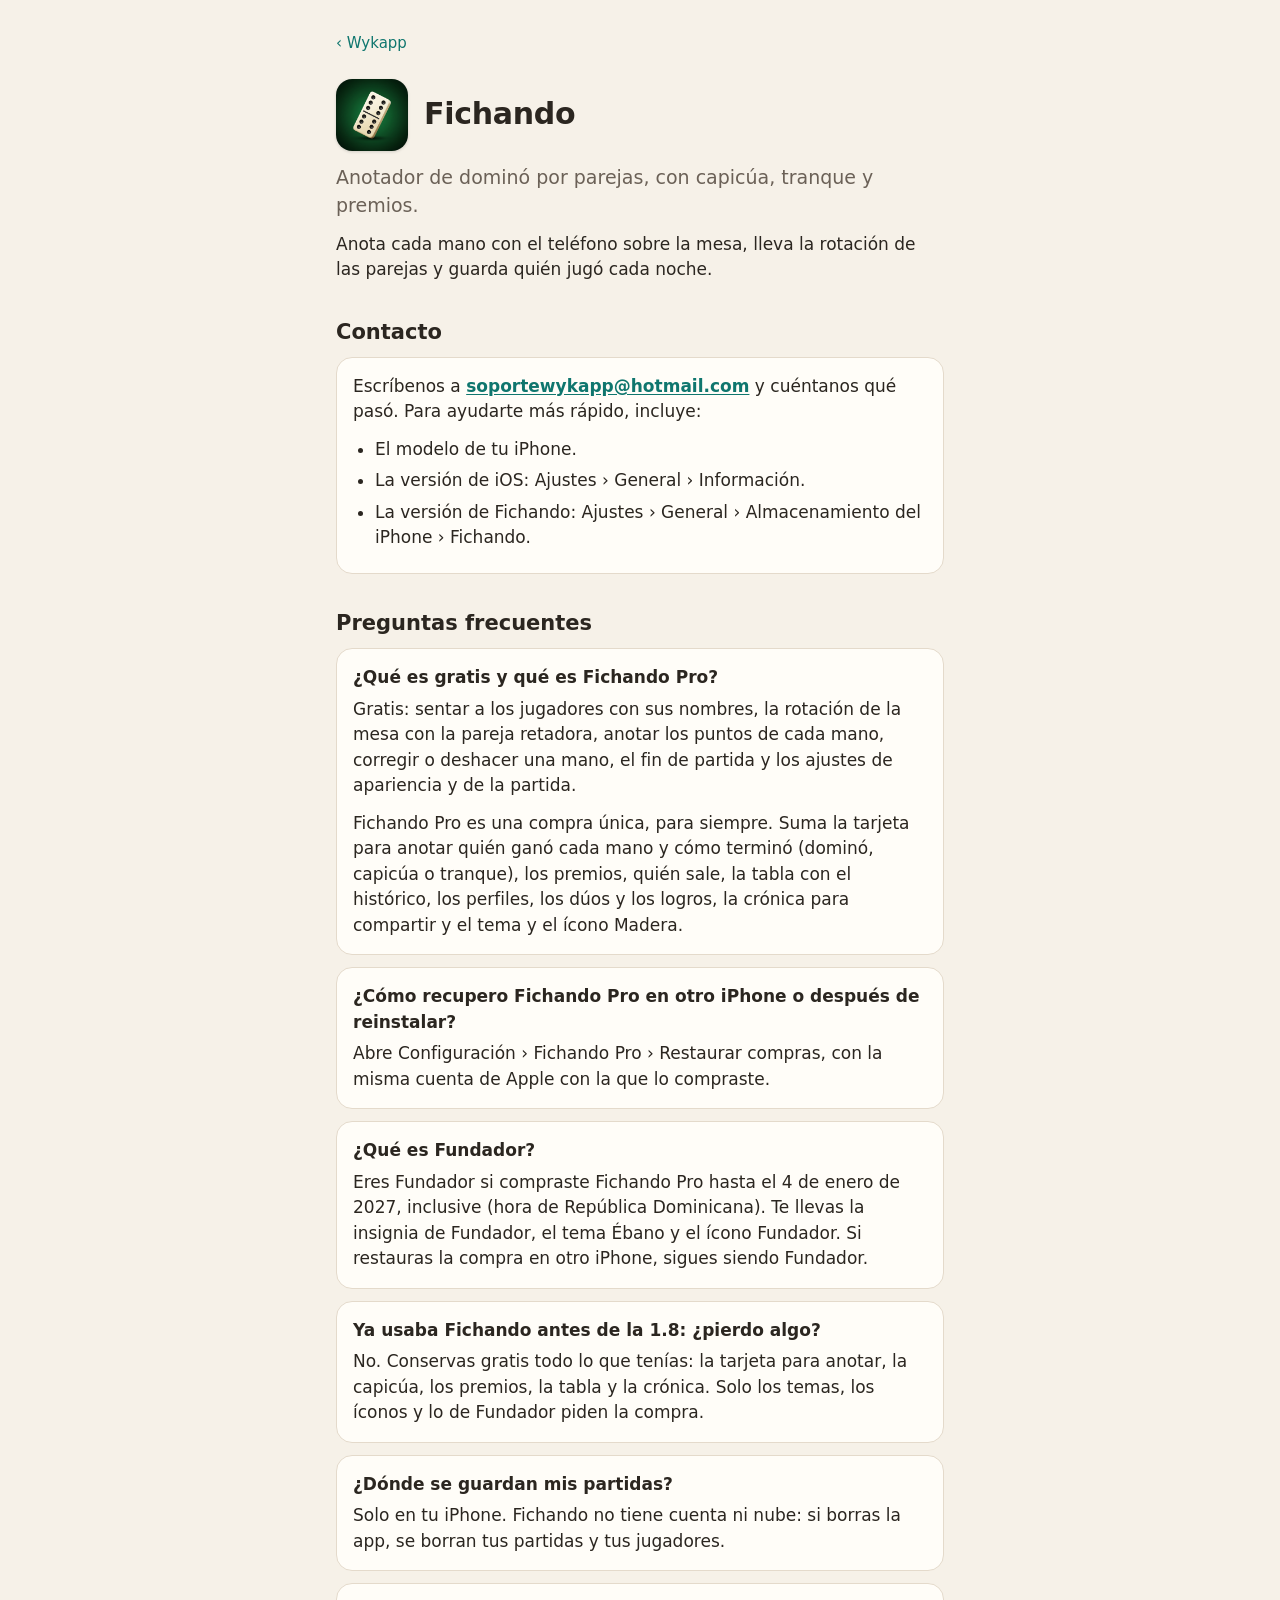
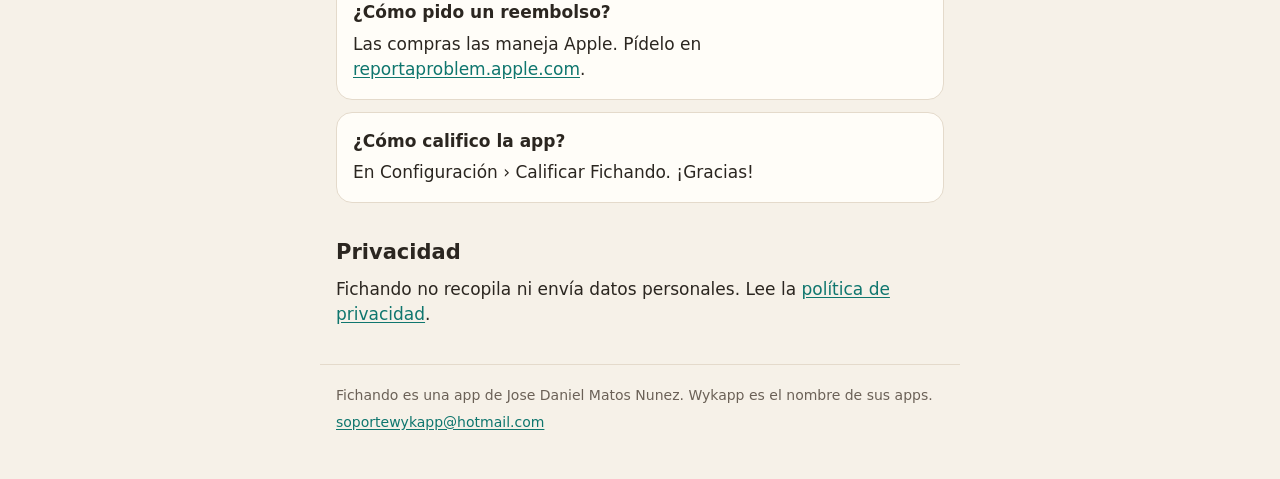
==== fichando/index.html @ a133b5ab "Sitio de soporte de Wykapp con Fichando y su privacidad Co-Authored-By: Claude Opus 5.5 <noreply@ant" ====
<!doctype html>
<html lang="es">
<head>
<meta charset="utf-8">
<meta name="viewport" content="width=device-width, initial-scale=1, viewport-fit=cover">
<title>Soporte de Fichando</title>
<meta name="description" content="Ayuda y preguntas frecuentes de Fichando, el anotador de dominó por parejas.">
<meta name="theme-color" content="#F6F1E8" media="(prefers-color-scheme: light)">
<meta name="theme-color" content="#1C1915" media="(prefers-color-scheme: dark)">
<link rel="stylesheet" href="/estilo.css">
<link rel="apple-touch-icon" href="/fichando/icono.png">
</head>
<body>
<main>
  <p class="miga"><a href="/">‹ Wykapp</a></p>

  <div class="cabecera">
    <img class="icono" src="/fichando/icono.png" width="72" height="72" alt="Ícono de Fichando">
    <h1>Fichando</h1>
  </div>
  <p class="entrada">Anotador de dominó por parejas, con capicúa, tranque y premios.</p>
  <p>Anota cada mano con el teléfono sobre la mesa, lleva la rotación de las parejas y guarda quién jugó cada noche.</p>

  <h2>Contacto</h2>
  <div class="tarjeta">
    <p>Escríbenos a <a class="correo" href="mailto:soportewykapp@hotmail.com?subject=Soporte%20de%20Fichando">soportewykapp@hotmail.com</a> y cuéntanos qué pasó. Para ayudarte más rápido, incluye:</p>
    <ul>
      <li>El modelo de tu iPhone.</li>
      <li>La versión de iOS: Ajustes › General › Información.</li>
      <li>La versión de Fichando: Ajustes › General › Almacenamiento del iPhone › Fichando.</li>
    </ul>
  </div>

  <h2>Preguntas frecuentes</h2>

  <div class="tarjeta">
    <h3>¿Qué es gratis y qué es Fichando Pro?</h3>
    <p>Gratis: sentar a los jugadores con sus nombres, la rotación de la mesa con la pareja retadora, anotar los puntos de cada mano, corregir o deshacer una mano, el fin de partida y los ajustes de apariencia y de la partida.</p>
    <p>Fichando Pro es una compra única, para siempre. Suma la tarjeta para anotar quién ganó cada mano y cómo terminó (dominó, capicúa o tranque), los premios, quién sale, la tabla con el histórico, los perfiles, los dúos y los logros, la crónica para compartir y el tema y el ícono Madera.</p>
  </div>

  <div class="tarjeta">
    <h3>¿Cómo recupero Fichando Pro en otro iPhone o después de reinstalar?</h3>
    <p>Abre Configuración › Fichando Pro › Restaurar compras, con la misma cuenta de Apple con la que lo compraste.</p>
  </div>

  <div class="tarjeta">
    <h3>¿Qué es Fundador?</h3>
    <p>Eres Fundador si compraste Fichando Pro hasta el 4 de enero de 2027, inclusive (hora de República Dominicana). Te llevas la insignia de Fundador, el tema Ébano y el ícono Fundador. Si restauras la compra en otro iPhone, sigues siendo Fundador.</p>
  </div>

  <div class="tarjeta">
    <h3>Ya usaba Fichando antes de la 1.8: ¿pierdo algo?</h3>
    <p>No. Conservas gratis todo lo que tenías: la tarjeta para anotar, la capicúa, los premios, la tabla y la crónica. Solo los temas, los íconos y lo de Fundador piden la compra.</p>
  </div>

  <div class="tarjeta">
    <h3>¿Dónde se guardan mis partidas?</h3>
    <p>Solo en tu iPhone. Fichando no tiene cuenta ni nube: si borras la app, se borran tus partidas y tus jugadores.</p>
  </div>

  <div class="tarjeta">
    <h3>¿Cómo pido un reembolso?</h3>
    <p>Las compras las maneja Apple. Pídelo en <a href="https://reportaproblem.apple.com">reportaproblem.apple.com</a>.</p>
  </div>

  <div class="tarjeta">
    <h3>¿Cómo califico la app?</h3>
    <p>En Configuración › Calificar Fichando. ¡Gracias!</p>
  </div>

  <h2>Privacidad</h2>
  <p>Fichando no recopila ni envía datos personales. Lee la <a href="/fichando/privacidad/">política de privacidad</a>.</p>
</main>
<footer>
  <p>Fichando es una app de Jose Daniel Matos Nunez. Wykapp es el nombre de sus apps.</p>
  <p><a href="mailto:soportewykapp@hotmail.com">soportewykapp@hotmail.com</a></p>
</footer>
</body>
</html>
---- estilo.css ----
:root {
  color-scheme: light dark;
  --fondo: #F6F1E8;
  --superficie: #FFFDF8;
  --texto: #2B2620;
  --suave: #6B6157;
  --verde: #0F766E;
  --linea: #E4DACB;
}

@media (prefers-color-scheme: dark) {
  :root {
    --fondo: #1C1915;
    --superficie: #27231E;
    --texto: #F1EADF;
    --suave: #B5AA9C;
    --verde: #5CC5B8;
    --linea: #3A342C;
  }
}

* { box-sizing: border-box; }

html {
  -webkit-text-size-adjust: 100%;
  text-size-adjust: 100%;
}

body {
  margin: 0;
  background: var(--fondo);
  color: var(--texto);
  font-family: ui-rounded, -apple-system, BlinkMacSystemFont, "SF Pro Rounded", system-ui, "Segoe UI", Roboto, sans-serif;
  font-size: 17px;
  line-height: 1.5;
}

main {
  max-width: 640px;
  margin: 0 auto;
  padding: 32px 16px 24px;
  padding-left: max(16px, env(safe-area-inset-left));
  padding-right: max(16px, env(safe-area-inset-right));
}

a { color: var(--verde); text-underline-offset: 2px; }

.miga { font-size: 15px; margin: 0 0 24px; }
.miga a { text-decoration: none; }

.cabecera {
  display: flex;
  align-items: center;
  gap: 16px;
  margin-bottom: 8px;
}

.icono {
  width: 72px;
  height: 72px;
  border-radius: 22.5%;
  flex: none;
  box-shadow: 0 1px 3px rgba(0, 0, 0, 0.15);
}

h1 {
  font-size: 30px;
  line-height: 1.15;
  margin: 0;
  letter-spacing: -0.01em;
}

h2 {
  font-size: 21px;
  line-height: 1.25;
  margin: 36px 0 12px;
}

h3 {
  font-size: 17px;
  margin: 0 0 6px;
}

p, ul { margin: 0 0 12px; }
ul { padding-left: 22px; }
li { margin-bottom: 6px; }

.entrada {
  font-size: 19px;
  color: var(--suave);
  margin-top: 12px;
}

.tarjeta {
  background: var(--superficie);
  border: 1px solid var(--linea);
  border-radius: 16px;
  padding: 16px;
  margin-bottom: 12px;
}

.tarjeta p:last-child, .tarjeta ul:last-child { margin-bottom: 0; }

.app {
  display: flex;
  align-items: center;
  gap: 14px;
  text-decoration: none;
  color: var(--texto);
}

.app .icono { width: 56px; height: 56px; }
.app strong { display: block; font-size: 19px; }
.app span { color: var(--suave); font-size: 15px; }
.app .ir { margin-left: auto; color: var(--verde); font-size: 22px; }

.correo {
  display: inline-block;
  font-weight: 600;
  word-break: break-all;
}

.fecha { color: var(--suave); font-size: 15px; }

footer {
  max-width: 640px;
  margin: 0 auto;
  padding: 20px 16px 40px;
  border-top: 1px solid var(--linea);
  color: var(--suave);
  font-size: 14px;
}

footer p { margin: 0 0 6px; }
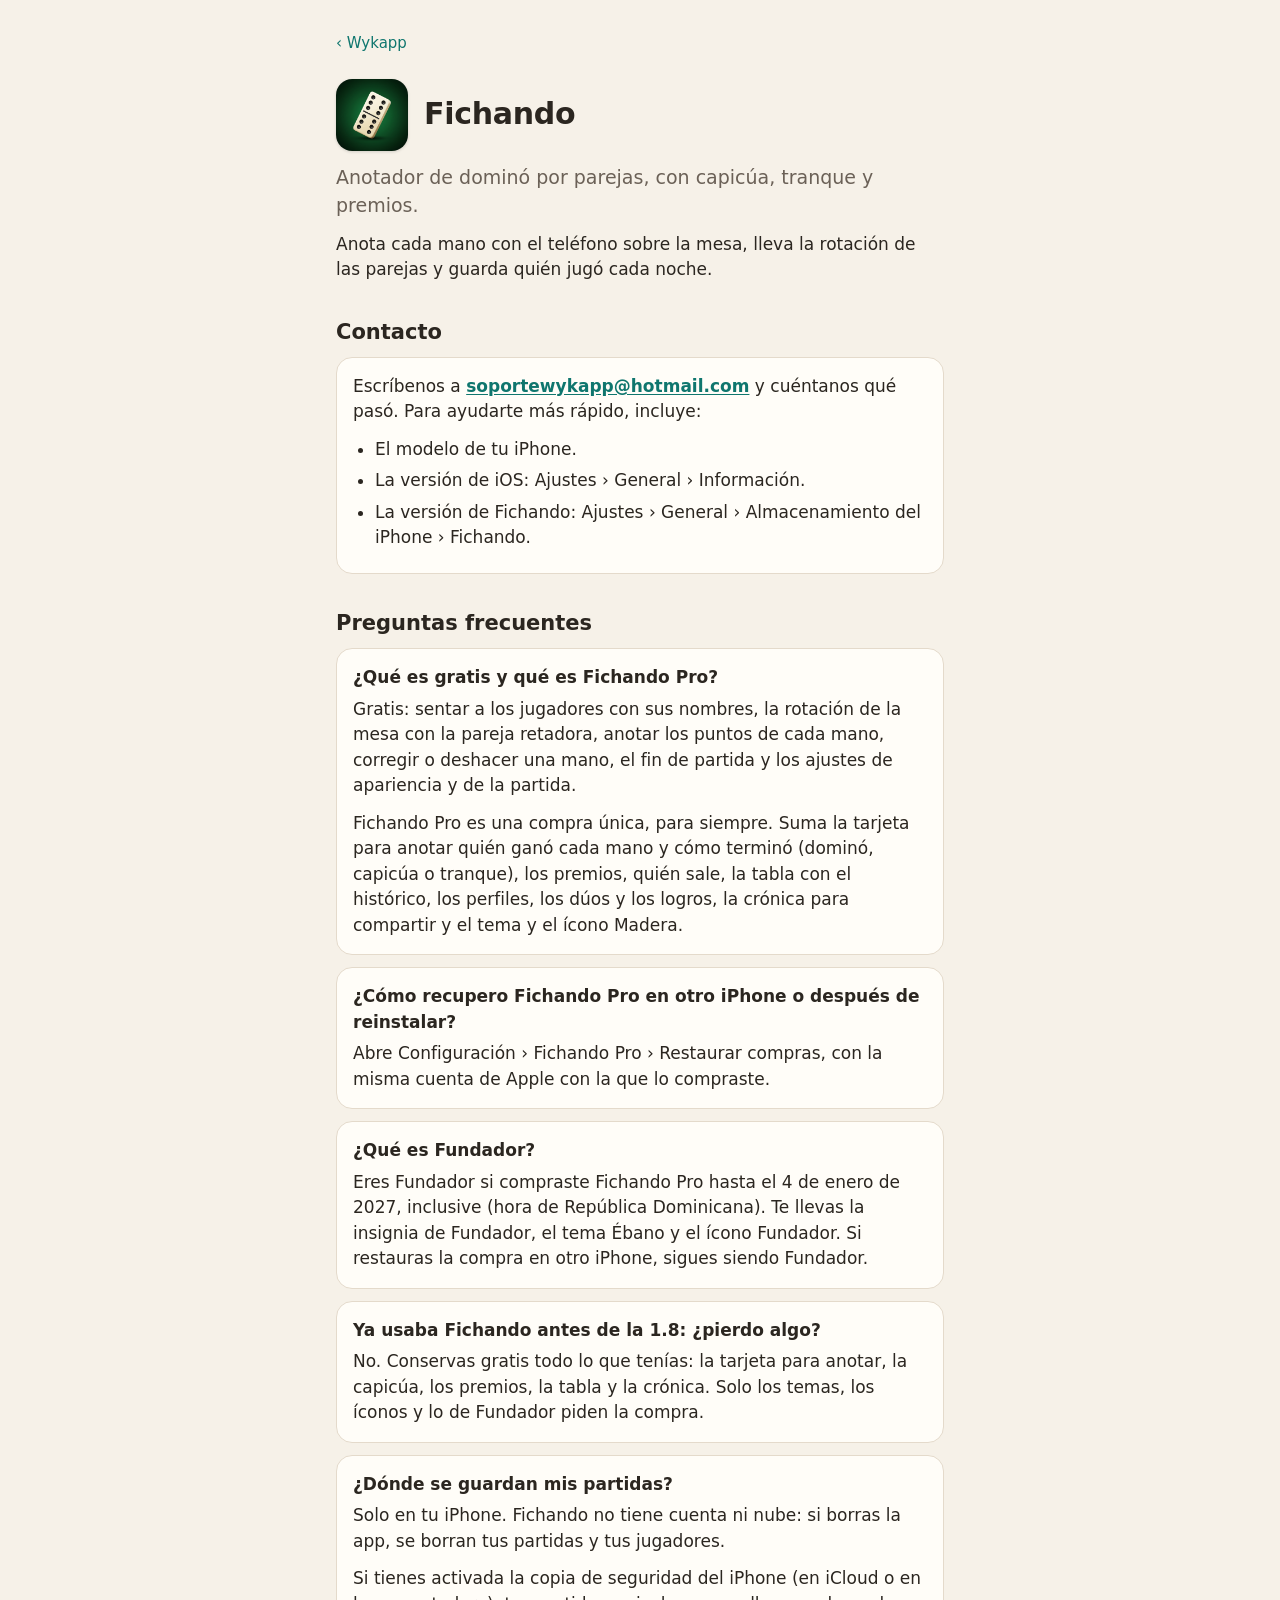
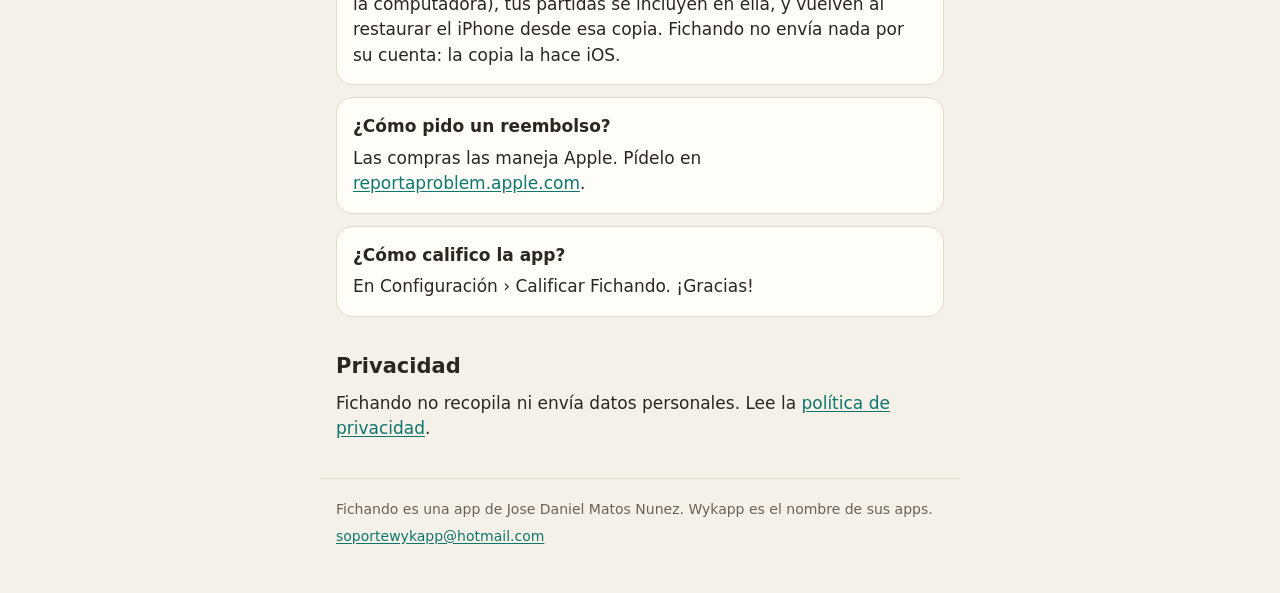
==== commit 976f777f: "Fichando: las partidas en la copia de seguridad del iPhone Co-Authored-By: Claude Opus 5.5 <noreply@" ====
--- a/fichando/index.html
+++ b/fichando/index.html
@@ -57,6 +57,7 @@
   <div class="tarjeta">
     <h3>¿Dónde se guardan mis partidas?</h3>
     <p>Solo en tu iPhone. Fichando no tiene cuenta ni nube: si borras la app, se borran tus partidas y tus jugadores.</p>
+    <p>Si tienes activada la copia de seguridad del iPhone (en iCloud o en la computadora), tus partidas se incluyen en ella, y vuelven al restaurar el iPhone desde esa copia. Fichando no envía nada por su cuenta: la copia la hace iOS.</p>
   </div>
 
   <div class="tarjeta">
